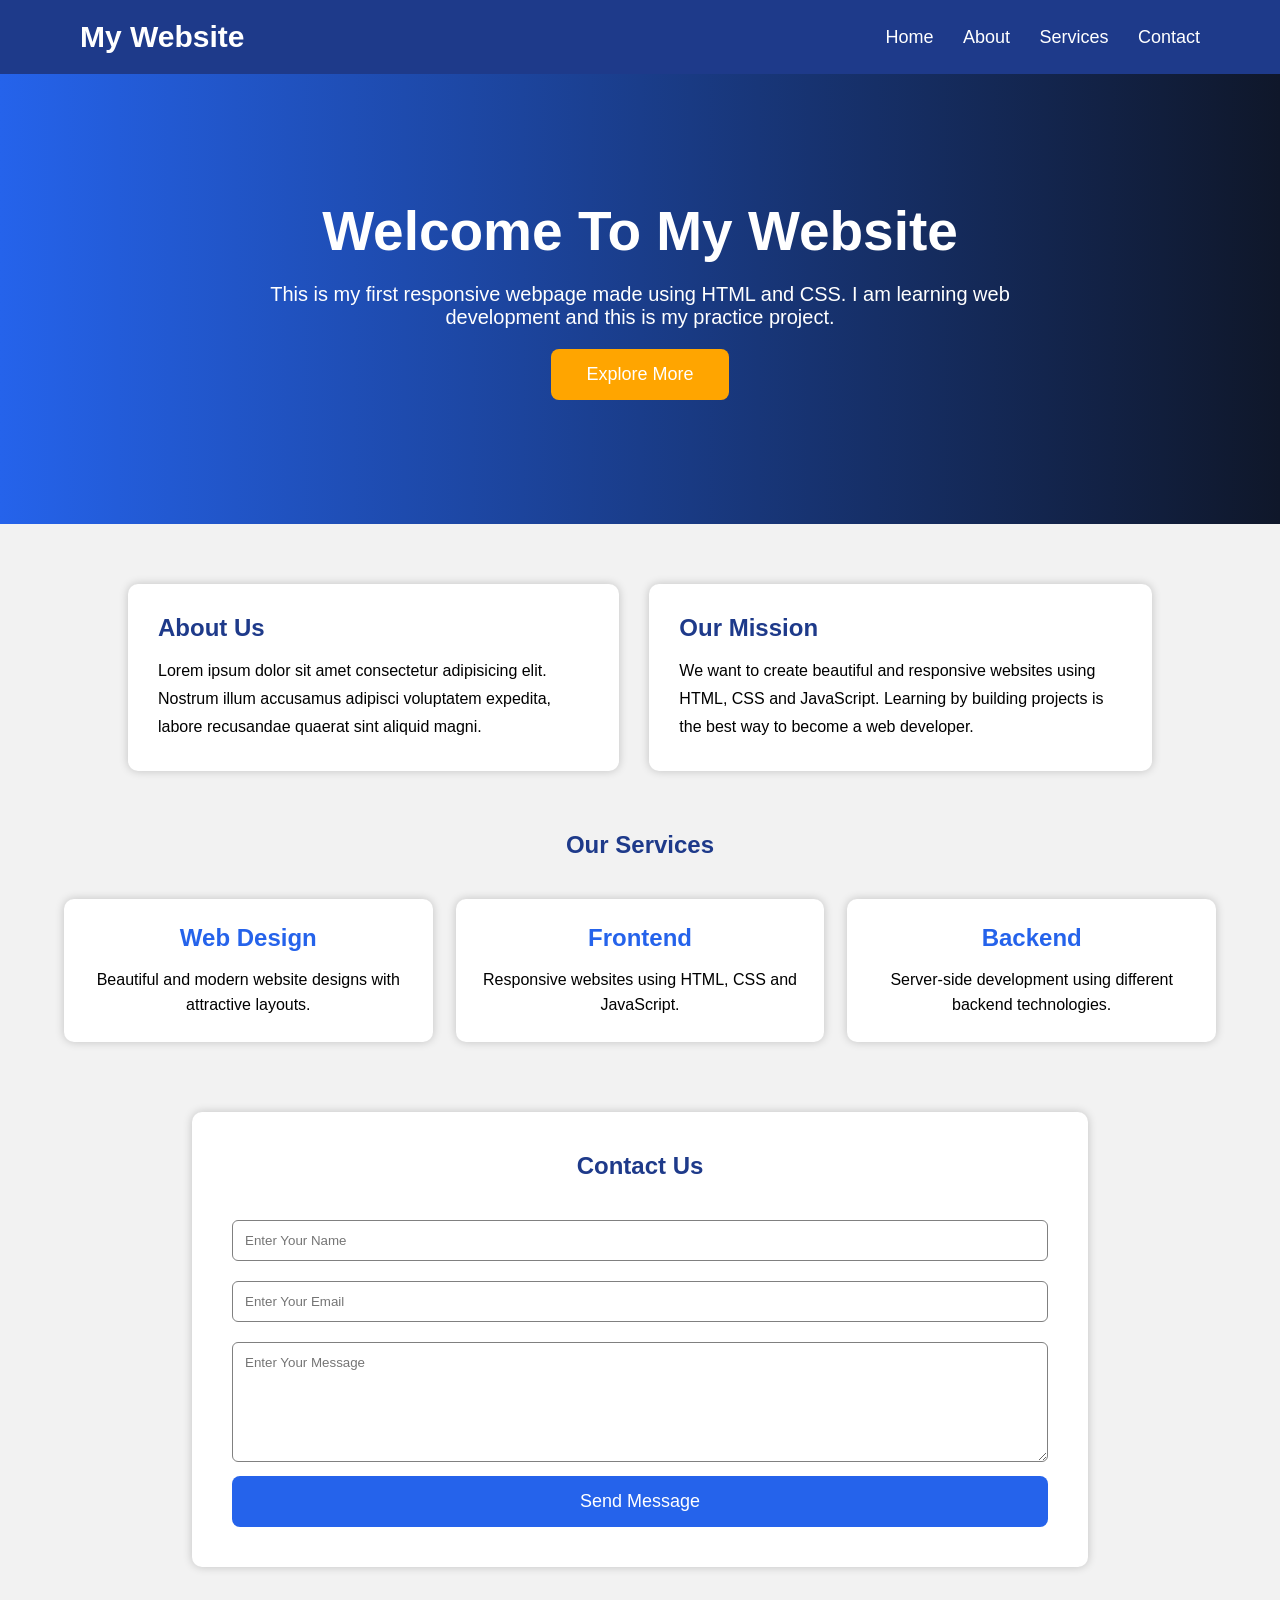
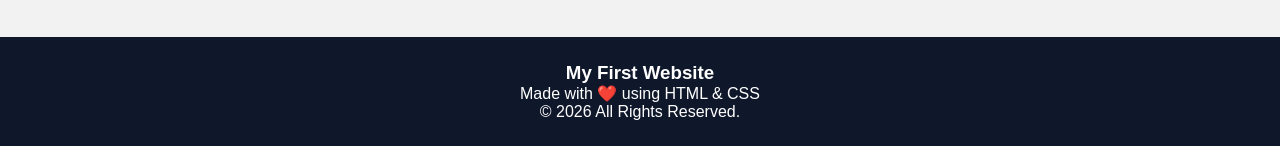
==== index.html @ e92c5736 "Create index.html" ====
<!DOCTYPE html>
<html lang="en">
<head>
<meta charset="UTF-8">
<meta name="viewport" content="width=device-width, initial-scale=1.0">
<title>My First Website</title>

<style>

*{
    margin:0;
    padding:0;
    box-sizing:border-box;
    font-family:Arial, Helvetica, sans-serif;
}

body{
    background:#f2f2f2;
}

/* Header */

header{
    background:#1e3a8a;
    color:white;
    padding:20px 80px;
    display:flex;
    justify-content:space-between;
    align-items:center;
}

.logo{
    font-size:30px;
    font-weight:bold;
}

nav a{
    color:white;
    text-decoration:none;
    margin-left:25px;
    font-size:18px;
}

nav a:hover{
    color:yellow;
}

/* Hero Section */

.hero{
    height:450px;
    background:linear-gradient(to right,#2563eb,#0f172a);
    color:white;
    display:flex;
    flex-direction:column;
    justify-content:center;
    align-items:center;
    text-align:center;
}

.hero h1{
    font-size:55px;
}

.hero p{
    font-size:20px;
    margin:20px 0;
    width:60%;
}

.hero button{
    padding:15px 35px;
    border:none;
    border-radius:8px;
    background:orange;
    color:white;
    font-size:18px;
    cursor:pointer;
}

.hero button:hover{
    background:darkorange;
}

/* About */

.about{
    width:80%;
    margin:60px auto;
    display:flex;
    gap:30px;
}

.box{
    background:white;
    padding:30px;
    border-radius:10px;
    box-shadow:0 0 10px rgba(0,0,0,.2);
}

.box h2{
    margin-bottom:15px;
    color:#1e3a8a;
}

.box p{
    line-height:28px;
}

/* Services */

.services{
    width:90%;
    margin:auto;
    text-align:center;
}

.services h1{
    margin-bottom:40px;
    color:#1e3a8a;
}

.cards{
    display:flex;
    justify-content:space-between;
    gap:20px;
}

.card{
    width:32%;
    background:white;
    padding:25px;
    border-radius:10px;
    box-shadow:0 0 10px rgba(0,0,0,.2);
    transition:0.3s;
}

.card:hover{
    transform:translateY(-10px);
}

.card h2{
    margin-bottom:15px;
    color:#2563eb;
}

.card p{
    line-height:25px;
}

/* Contact */

.contact{
    width:70%;
    margin:70px auto;
    background:white;
    padding:40px;
    border-radius:10px;
    box-shadow:0 0 10px rgba(0,0,0,.2);
}

.contact h1{
    text-align:center;
    margin-bottom:30px;
    color:#1e3a8a;
}

input,textarea{
    width:100%;
    padding:12px;
    margin:10px 0;
    border:1px solid gray;
    border-radius:6px;
}

textarea{
    height:120px;
}

.contact button{
    width:100%;
    padding:15px;
    background:#2563eb;
    color:white;
    border:none;
    border-radius:8px;
    font-size:18px;
}

.contact button:hover{
    background:#1d4ed8;
}

/* Footer */

footer{
    background:#0f172a;
    color:white;
    text-align:center;
    padding:25px;
    margin-top:40px;
}

</style>

</head>
<body>

<header>

<div class="logo">My Website</div>

<nav>
<a href="#">Home</a>
<a href="#">About</a>
<a href="#">Services</a>
<a href="#">Contact</a>
</nav>

</header>

<section class="hero">

<h1>Welcome To My Website</h1>

<p>
This is my first responsive webpage made using HTML and CSS.
I am learning web development and this is my practice project.
</p>

<button>Explore More</button>

</section>

<section class="about">

<div class="box">
<h2>About Us</h2>
<p>
Lorem ipsum dolor sit amet consectetur adipisicing elit.
Nostrum illum accusamus adipisci voluptatem expedita,
labore recusandae quaerat sint aliquid magni.
</p>
</div>

<div class="box">
<h2>Our Mission</h2>
<p>
We want to create beautiful and responsive websites using
HTML, CSS and JavaScript. Learning by building projects is
the best way to become a web developer.
</p>
</div>

</section>

<section class="services">

<h1>Our Services</h1>

<div class="cards">

<div class="card">
<h2>Web Design</h2>
<p>
Beautiful and modern website designs with attractive layouts.
</p>
</div>

<div class="card">
<h2>Frontend</h2>
<p>
Responsive websites using HTML, CSS and JavaScript.
</p>
</div>

<div class="card">
<h2>Backend</h2>
<p>
Server-side development using different backend technologies.
</p>
</div>

</div>

</section>

<section class="contact">

<h1>Contact Us</h1>

<input type="text" placeholder="Enter Your Name">

<input type="email" placeholder="Enter Your Email">

<textarea placeholder="Enter Your Message"></textarea>

<button>Send Message</button>

</section>

<footer>

<h3>My First Website</h3>

<p>Made with ❤️ using HTML & CSS</p>

<p>© 2026 All Rights Reserved.</p>

</footer>

</body>
</html>
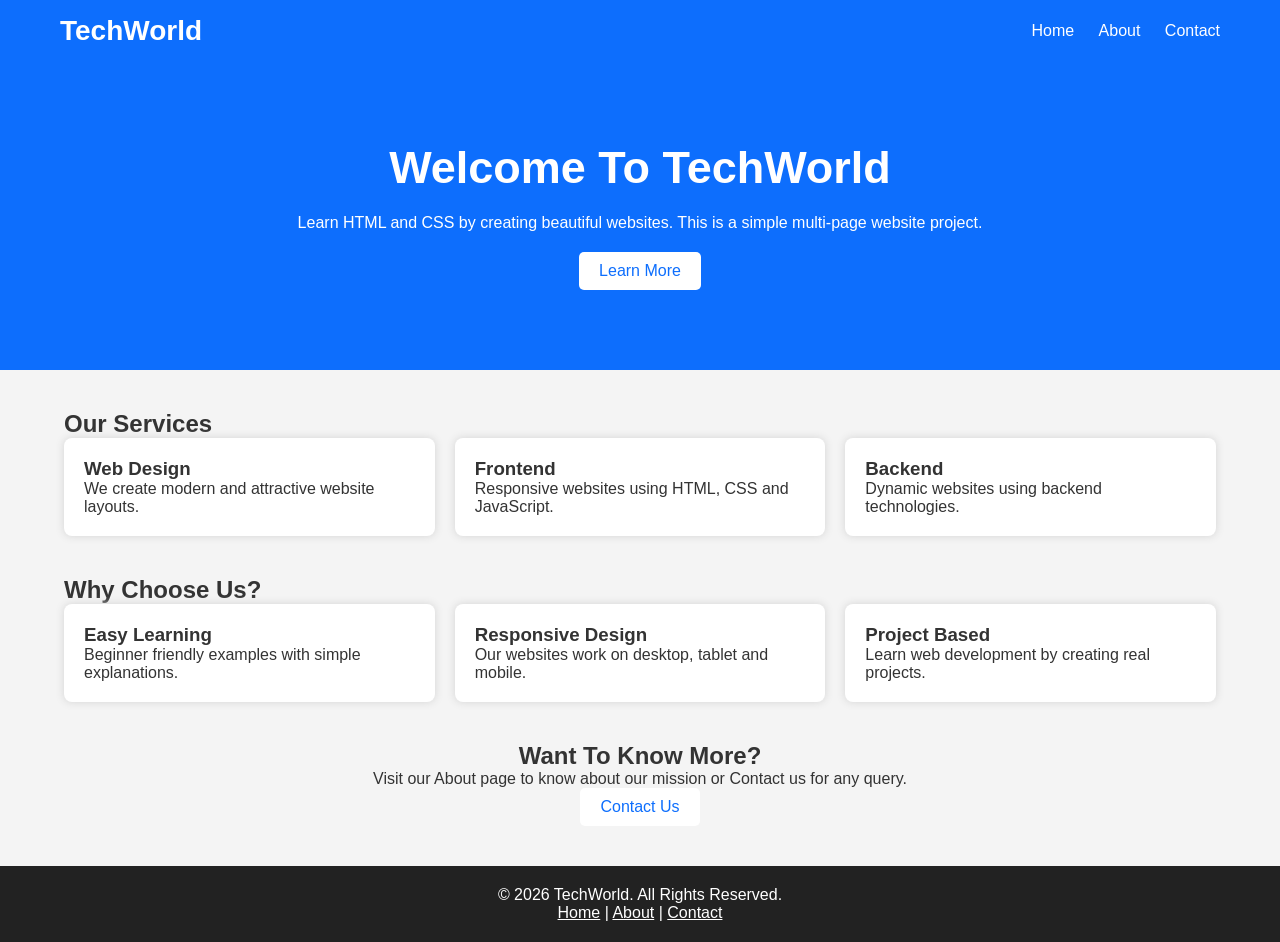
==== commit d342f850: "Update index.html" ====
--- a/index.html
+++ b/index.html
@@ -1,313 +1,149 @@
 <!DOCTYPE html>
 <html lang="en">
 <head>
-<meta charset="UTF-8">
-<meta name="viewport" content="width=device-width, initial-scale=1.0">
-<title>My First Website</title>
+    <meta charset="UTF-8">
+    <meta name="viewport" content="width=device-width, initial-scale=1.0">
+    <title>TechWorld | Home</title>
 
-<style>
-
-*{
-    margin:0;
-    padding:0;
-    box-sizing:border-box;
-    font-family:Arial, Helvetica, sans-serif;
-}
-
-body{
-    background:#f2f2f2;
-}
-
-/* Header */
-
-header{
-    background:#1e3a8a;
-    color:white;
-    padding:20px 80px;
-    display:flex;
-    justify-content:space-between;
-    align-items:center;
-}
-
-.logo{
-    font-size:30px;
-    font-weight:bold;
-}
-
-nav a{
-    color:white;
-    text-decoration:none;
-    margin-left:25px;
-    font-size:18px;
-}
-
-nav a:hover{
-    color:yellow;
-}
-
-/* Hero Section */
-
-.hero{
-    height:450px;
-    background:linear-gradient(to right,#2563eb,#0f172a);
-    color:white;
-    display:flex;
-    flex-direction:column;
-    justify-content:center;
-    align-items:center;
-    text-align:center;
-}
-
-.hero h1{
-    font-size:55px;
-}
-
-.hero p{
-    font-size:20px;
-    margin:20px 0;
-    width:60%;
-}
-
-.hero button{
-    padding:15px 35px;
-    border:none;
-    border-radius:8px;
-    background:orange;
-    color:white;
-    font-size:18px;
-    cursor:pointer;
-}
-
-.hero button:hover{
-    background:darkorange;
-}
-
-/* About */
-
-.about{
-    width:80%;
-    margin:60px auto;
-    display:flex;
-    gap:30px;
-}
-
-.box{
-    background:white;
-    padding:30px;
-    border-radius:10px;
-    box-shadow:0 0 10px rgba(0,0,0,.2);
-}
-
-.box h2{
-    margin-bottom:15px;
-    color:#1e3a8a;
-}
-
-.box p{
-    line-height:28px;
-}
-
-/* Services */
-
-.services{
-    width:90%;
-    margin:auto;
-    text-align:center;
-}
-
-.services h1{
-    margin-bottom:40px;
-    color:#1e3a8a;
-}
-
-.cards{
-    display:flex;
-    justify-content:space-between;
-    gap:20px;
-}
-
-.card{
-    width:32%;
-    background:white;
-    padding:25px;
-    border-radius:10px;
-    box-shadow:0 0 10px rgba(0,0,0,.2);
-    transition:0.3s;
-}
-
-.card:hover{
-    transform:translateY(-10px);
-}
-
-.card h2{
-    margin-bottom:15px;
-    color:#2563eb;
-}
-
-.card p{
-    line-height:25px;
-}
-
-/* Contact */
-
-.contact{
-    width:70%;
-    margin:70px auto;
-    background:white;
-    padding:40px;
-    border-radius:10px;
-    box-shadow:0 0 10px rgba(0,0,0,.2);
-}
-
-.contact h1{
-    text-align:center;
-    margin-bottom:30px;
-    color:#1e3a8a;
-}
-
-input,textarea{
-    width:100%;
-    padding:12px;
-    margin:10px 0;
-    border:1px solid gray;
-    border-radius:6px;
-}
-
-textarea{
-    height:120px;
-}
-
-.contact button{
-    width:100%;
-    padding:15px;
-    background:#2563eb;
-    color:white;
-    border:none;
-    border-radius:8px;
-    font-size:18px;
-}
-
-.contact button:hover{
-    background:#1d4ed8;
-}
-
-/* Footer */
-
-footer{
-    background:#0f172a;
-    color:white;
-    text-align:center;
-    padding:25px;
-    margin-top:40px;
-}
-
-</style>
-
+    <link rel="stylesheet" href="style.css">
 </head>
 <body>
 
-<header>
+    <!-- Header -->
 
-<div class="logo">My Website</div>
+    <header>
 
-<nav>
-<a href="#">Home</a>
-<a href="#">About</a>
-<a href="#">Services</a>
-<a href="#">Contact</a>
-</nav>
+        <div class="logo">
+            TechWorld
+        </div>
 
-</header>
+        <nav>
 
-<section class="hero">
+            <a href="index.html">Home</a>
+            <a href="about.html">About</a>
+            <a href="contact.html">Contact</a>
 
-<h1>Welcome To My Website</h1>
+        </nav>
 
-<p>
-This is my first responsive webpage made using HTML and CSS.
-I am learning web development and this is my practice project.
-</p>
+    </header>
 
-<button>Explore More</button>
 
-</section>
+    <!-- Hero Section -->
 
-<section class="about">
+    <section class="hero">
 
-<div class="box">
-<h2>About Us</h2>
-<p>
-Lorem ipsum dolor sit amet consectetur adipisicing elit.
-Nostrum illum accusamus adipisci voluptatem expedita,
-labore recusandae quaerat sint aliquid magni.
-</p>
-</div>
+        <h1>Welcome To TechWorld</h1>
 
-<div class="box">
-<h2>Our Mission</h2>
-<p>
-We want to create beautiful and responsive websites using
-HTML, CSS and JavaScript. Learning by building projects is
-the best way to become a web developer.
-</p>
-</div>
+        <p>
+            Learn HTML and CSS by creating beautiful websites.
+            This is a simple multi-page website project.
+        </p>
 
-</section>
+        <a href="about.html" class="btn">
+            Learn More
+        </a>
 
-<section class="services">
+    </section>
 
-<h1>Our Services</h1>
 
-<div class="cards">
+    <!-- Services -->
 
-<div class="card">
-<h2>Web Design</h2>
-<p>
-Beautiful and modern website designs with attractive layouts.
-</p>
-</div>
+    <section class="services">
 
-<div class="card">
-<h2>Frontend</h2>
-<p>
-Responsive websites using HTML, CSS and JavaScript.
-</p>
-</div>
+        <h2>Our Services</h2>
 
-<div class="card">
-<h2>Backend</h2>
-<p>
-Server-side development using different backend technologies.
-</p>
-</div>
+        <div class="card-container">
 
-</div>
+            <div class="card">
+                <h3>Web Design</h3>
+                <p>
+                    We create modern and attractive website layouts.
+                </p>
+            </div>
 
-</section>
+            <div class="card">
+                <h3>Frontend</h3>
+                <p>
+                    Responsive websites using HTML, CSS and JavaScript.
+                </p>
+            </div>
 
-<section class="contact">
+            <div class="card">
+                <h3>Backend</h3>
+                <p>
+                    Dynamic websites using backend technologies.
+                </p>
+            </div>
 
-<h1>Contact Us</h1>
+        </div>
 
-<input type="text" placeholder="Enter Your Name">
+    </section>
 
-<input type="email" placeholder="Enter Your Email">
 
-<textarea placeholder="Enter Your Message"></textarea>
+    <!-- Why Choose Us -->
 
-<button>Send Message</button>
+    <section class="why">
 
-</section>
+        <h2>Why Choose Us?</h2>
 
-<footer>
+        <div class="why-container">
 
-<h3>My First Website</h3>
+            <div class="why-box">
+                <h3>Easy Learning</h3>
+                <p>
+                    Beginner friendly examples with simple explanations.
+                </p>
+            </div>
 
-<p>Made with ❤️ using HTML & CSS</p>
+            <div class="why-box">
+                <h3>Responsive Design</h3>
+                <p>
+                    Our websites work on desktop, tablet and mobile.
+                </p>
+            </div>
 
-<p>© 2026 All Rights Reserved.</p>
+            <div class="why-box">
+                <h3>Project Based</h3>
+                <p>
+                    Learn web development by creating real projects.
+                </p>
+            </div>
 
-</footer>
+        </div>
+
+    </section>
+
+
+    <!-- Call To Action -->
+
+    <section class="cta">
+
+        <h2>Want To Know More?</h2>
+
+        <p>
+            Visit our About page to know about our mission or Contact us for any query.
+        </p>
+
+        <a href="contact.html" class="btn">
+            Contact Us
+        </a>
+
+    </section>
+
+
+    <!-- Footer -->
+
+    <footer>
+
+        <p>© 2026 TechWorld. All Rights Reserved.</p>
+
+        <p>
+            <a href="index.html" style="color:white;">Home</a> |
+            <a href="about.html" style="color:white;">About</a> |
+            <a href="contact.html" style="color:white;">Contact</a>
+        </p>
+
+    </footer>
 
 </body>
 </html>
--- a/style.css
+++ b/style.css
@@ -0,0 +1,210 @@
+/* Reset */
+
+*{
+    margin:0;
+    padding:0;
+    box-sizing:border-box;
+    font-family:Arial, Helvetica, sans-serif;
+}
+
+/* Body */
+
+body{
+    background:#f4f4f4;
+    color:#333;
+}
+
+/* Header */
+
+header{
+    background:#0d6efd;
+    color:white;
+    display:flex;
+    justify-content:space-between;
+    align-items:center;
+    padding:15px 60px;
+}
+
+.logo{
+    font-size:28px;
+    font-weight:bold;
+}
+
+nav a{
+    color:white;
+    text-decoration:none;
+    margin-left:20px;
+}
+
+nav a:hover{
+    color:yellow;
+}
+
+/* Hero */
+
+.hero{
+    background:#0d6efd;
+    color:white;
+    text-align:center;
+    padding:80px 20px;
+}
+
+.hero h1{
+    font-size:45px;
+}
+
+.hero p{
+    margin:20px 0;
+}
+
+.btn{
+    display:inline-block;
+    background:white;
+    color:#0d6efd;
+    padding:10px 20px;
+    text-decoration:none;
+    border-radius:5px;
+}
+
+/* Banner */
+
+.page-banner{
+    background:#0d6efd;
+    color:white;
+    text-align:center;
+    padding:50px;
+}
+
+/* Sections */
+
+.services,
+.why,
+.about-section,
+.mission,
+.team,
+.contact-section,
+.faq,
+.cta{
+
+    width:90%;
+    margin:40px auto;
+
+}
+
+/* Cards */
+
+.card-container,
+.why-container,
+.team-container,
+.mission{
+
+    display:flex;
+    gap:20px;
+
+}
+
+.card,
+.why-box,
+.team-card,
+.mission-box,
+.faq-box,
+.contact-form,
+.contact-info{
+
+    background:white;
+    padding:20px;
+    border-radius:8px;
+    box-shadow:0 0 8px lightgray;
+
+}
+
+.card,
+.why-box,
+.team-card,
+.mission-box{
+
+    flex:1;
+
+}
+
+/* Team */
+
+.team-card{
+    text-align:center;
+}
+
+.team-card img{
+    width:120px;
+    border-radius:50%;
+    margin-bottom:10px;
+}
+
+/* About */
+
+.about-section{
+    display:flex;
+    gap:30px;
+    align-items:center;
+}
+
+.about-image img{
+    width:100%;
+    border-radius:10px;
+}
+
+/* Contact */
+
+.contact-section{
+    display:flex;
+    gap:30px;
+}
+
+.contact-form{
+    flex:2;
+}
+
+.contact-info{
+    flex:1;
+}
+
+input,
+textarea{
+
+    width:100%;
+    padding:10px;
+    margin:10px 0;
+
+}
+
+button{
+
+    background:#0d6efd;
+    color:white;
+    border:none;
+    padding:10px 20px;
+    cursor:pointer;
+    border-radius:5px;
+
+}
+
+button:hover{
+    background:#084298;
+}
+
+/* CTA */
+
+.cta{
+    text-align:center;
+}
+
+/* Footer */
+
+footer{
+
+    background:#222;
+    color:white;
+    text-align:center;
+    padding:20px;
+    margin-top:40px;
+
+}
